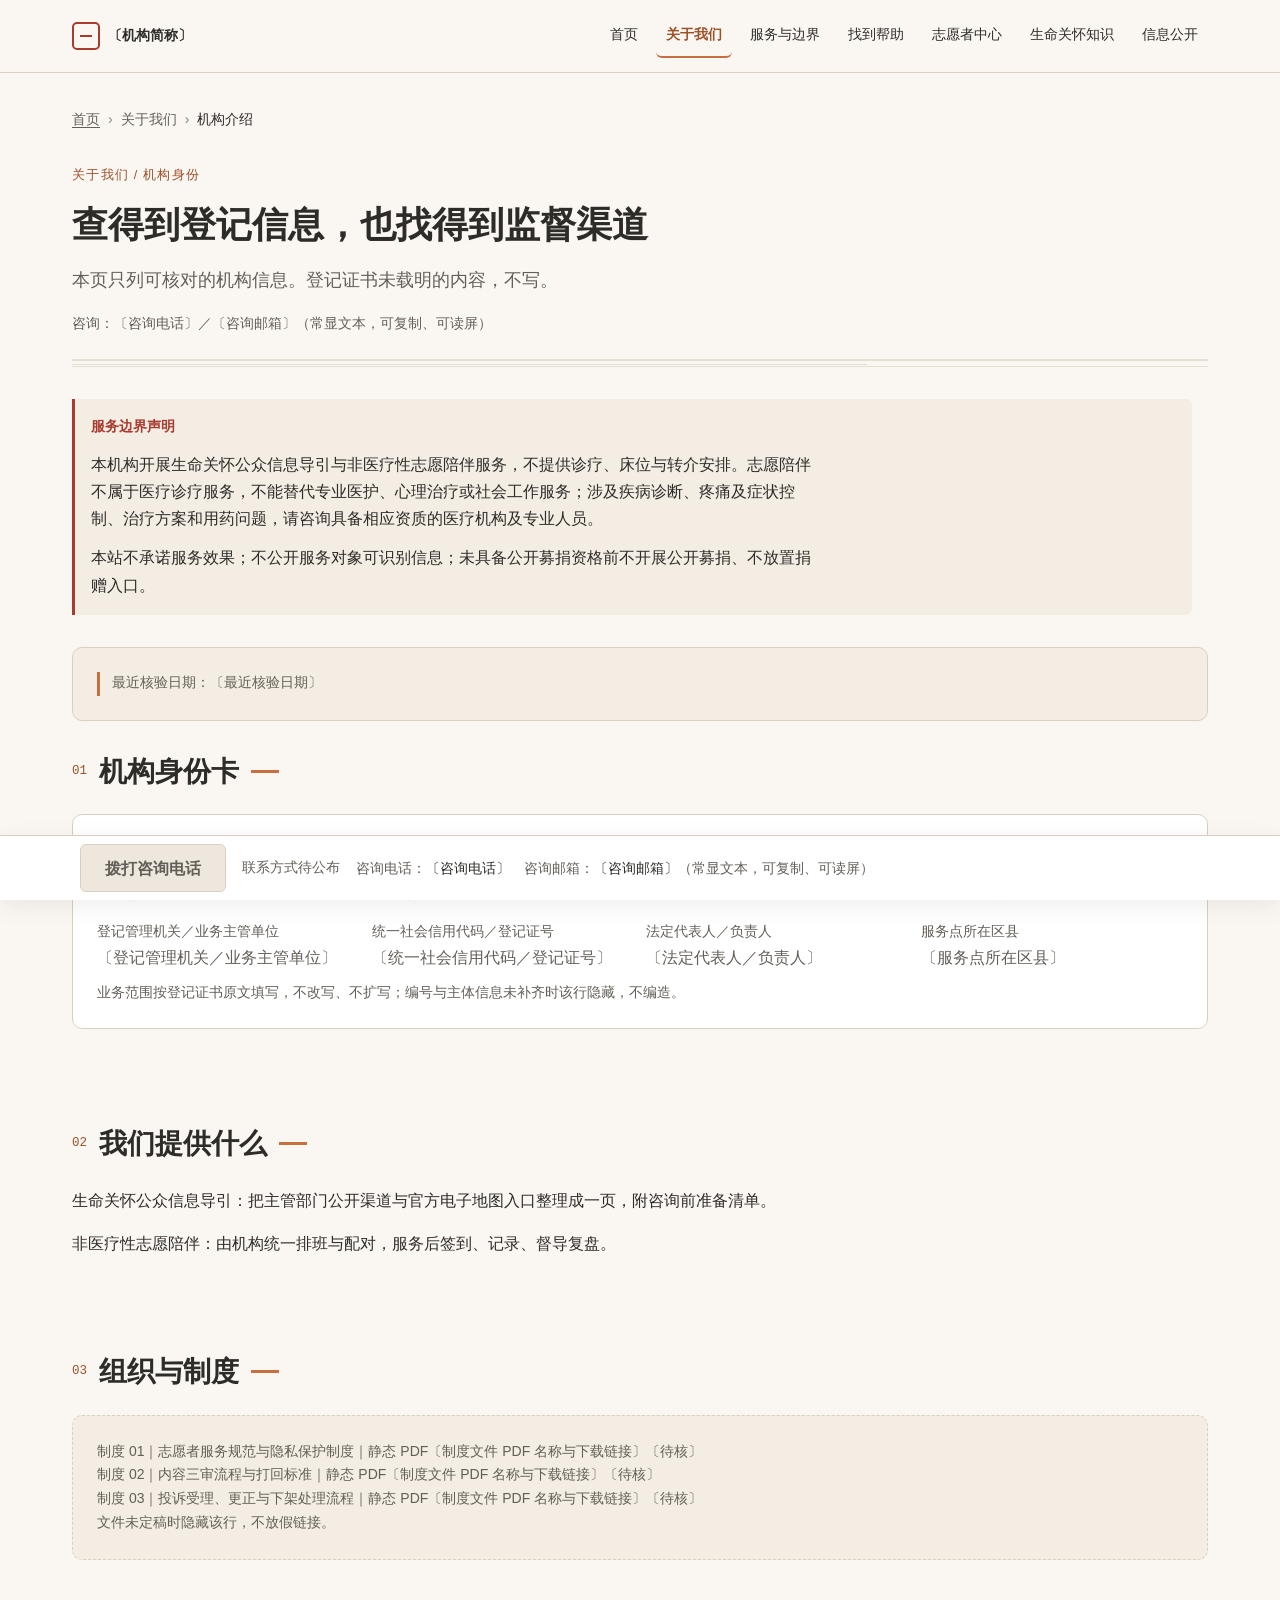
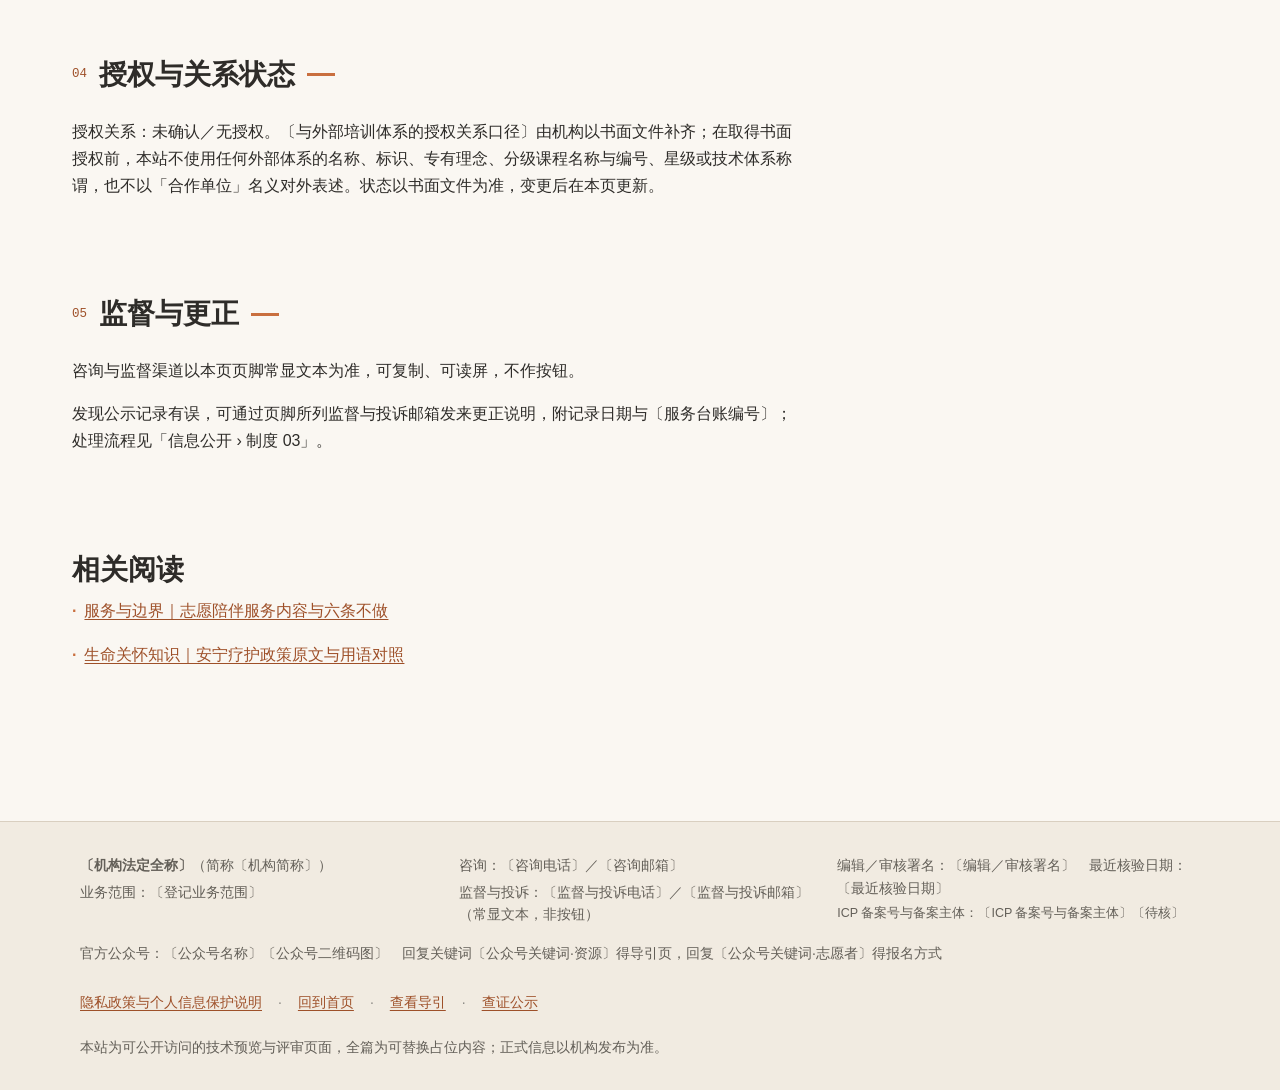
==== about/index.html @ 1e719093 "chore: publish full static preview site (placeholder content, technical review only)" ====
<!DOCTYPE html>
<html lang="zh-CN">
<head>
<meta charset="utf-8">
<meta name="viewport" content="width=device-width, initial-scale=1">
<title>关于我们｜重庆生命关怀机构身份与业务范围</title>
<meta name="description" content="核验一家重庆生命关怀机构，从这一页开始：登记类型、业务范围、服务区域、组织与制度逐项列明，并附监督与投诉渠道。所有字段以登记证书与台账为准，未核验的内容留白不填。">
<meta property="og:type" content="website">
<meta property="og:title" content="关于我们｜重庆生命关怀机构身份与业务范围">
<meta property="og:description" content="核验一家重庆生命关怀机构，从这一页开始：登记类型、业务范围、服务区域、组织与制度逐项列明，并附监督与投诉渠道。所有字段以登记证书与台账为准，未核验的内容留白不填。">
<link rel="icon" type="image/svg+xml" href="../assets/favicon.svg">
<link rel="stylesheet" href="../assets/styles.css">
<script src="../assets/script.js" defer></script>
</head>
<body id="top">
<a class="skip-link" href="#main">跳到主要内容</a>

<header class="site-header">
  <div class="wrap header-inner">
    <a class="brand" href="../index.html"><span class="brand-mark" aria-hidden="true"></span><span class="brand-name">〔机构简称〕</span></a>
    <nav class="nav-desktop" aria-label="主导航">
      <ul>
        <li><a href="../index.html">首页</a></li>
        <li><a href="../about/index.html" aria-current="page">关于我们</a></li>
        <li><a href="../services/index.html">服务与边界</a></li>
        <li><a href="../help/index.html">找到帮助</a></li>
        <li><a href="../volunteer/index.html">志愿者中心</a></li>
        <li><a href="../knowledge/index.html">生命关怀知识</a></li>
        <li><a href="../disclosure/index.html">信息公开</a></li>
      </ul>
    </nav>
    <details class="nav-drawer">
      <summary aria-label="打开导航菜单"><span class="hamb" aria-hidden="true"><span></span></span><span>菜单</span></summary>
      <nav class="drawer-panel" aria-label="移动导航">
        <a href="../index.html">首页</a>
        <a href="../about/index.html" aria-current="page">关于我们</a>
        <a href="../services/index.html">服务与边界</a>
        <a href="../help/index.html">找到帮助</a>
        <a href="../volunteer/index.html">志愿者中心</a>
        <a href="../knowledge/index.html">生命关怀知识</a>
        <a href="../disclosure/index.html">信息公开</a>
      </nav>
    </details>
  </div>
</header>

<main id="main">
  <div class="wrap">
    <nav class="breadcrumb" aria-label="面包屑"><ol><li><a href="../index.html">首页</a></li><li>关于我们</li><li aria-current="page">机构介绍</li></ol></nav>

    <div class="page-head">
      <p class="eyebrow">关于我们 / 机构身份</p>
      <h1>查得到登记信息，也找得到监督渠道</h1>
      <p class="lead">本页只列可核对的机构信息。登记证书未载明的内容，不写。</p>
      <p class="contact-line">咨询：<span class="mono">〔咨询电话〕</span>／<span class="mono">〔咨询邮箱〕</span>（常显文本，可复制、可读屏）</p>
      <div class="rule-scene" aria-hidden="true" focusable="false"></div>
    </div>

    <aside class="r01" data-r01 aria-label="服务边界声明">
      <p class="r01-title">服务边界声明</p>
      <p>本机构开展生命关怀公众信息导引与非医疗性志愿陪伴服务，不提供诊疗、床位与转介安排。志愿陪伴不属于医疗诊疗服务，不能替代专业医护、心理治疗或社会工作服务；涉及疾病诊断、疼痛及症状控制、治疗方案和用药问题，请咨询具备相应资质的医疗机构及专业人员。</p>
      <p>本站不承诺服务效果；不公开服务对象可识别信息；未具备公开募捐资格前不开展公开募捐、不放置捐赠入口。</p>
    </aside>

    <section class="info-card" aria-label="可查证标记"><p class="verify">最近核验日期：<span class="mono">〔最近核验日期〕</span></p></section>

    <section class="section" aria-labelledby="h-identity">
      <div class="section-title"><span class="num">01</span><h2 id="h-identity">机构身份卡</h2><span class="bar" aria-hidden="true"></span></div>
      <div class="card">
        <div class="field-grid cols-4">
          <dl><dt>法定全称</dt><dd class="ph">〔机构法定全称〕</dd></dl>
          <dl><dt>简称</dt><dd class="ph">〔机构简称〕</dd></dl>
          <dl><dt>登记类型</dt><dd class="ph">〔登记类型〕</dd></dl>
          <dl><dt>登记业务范围</dt><dd class="ph">〔登记业务范围〕</dd></dl>
          <dl><dt>登记管理机关／业务主管单位</dt><dd class="ph">〔登记管理机关／业务主管单位〕</dd></dl>
          <dl><dt>统一社会信用代码／登记证号</dt><dd class="ph">〔统一社会信用代码／登记证号〕</dd></dl>
          <dl><dt>法定代表人／负责人</dt><dd class="ph">〔法定代表人／负责人〕</dd></dl>
          <dl><dt>服务点所在区县</dt><dd class="ph">〔服务点所在区县〕</dd></dl>
        </div>
        <p class="contact-line">业务范围按登记证书原文填写，不改写、不扩写；编号与主体信息未补齐时该行隐藏，不编造。</p>
      </div>
    </section>

    <section class="section prose" aria-labelledby="h-provide">
      <div class="section-title"><span class="num">02</span><h2 id="h-provide">我们提供什么</h2><span class="bar" aria-hidden="true"></span></div>
      <p>生命关怀公众信息导引：把主管部门公开渠道与官方电子地图入口整理成一页，附咨询前准备清单。</p>
      <p>非医疗性志愿陪伴：由机构统一排班与配对，服务后签到、记录、督导复盘。</p>
    </section>

    <section class="section" aria-labelledby="h-system">
      <div class="section-title"><span class="num">03</span><h2 id="h-system">组织与制度</h2><span class="bar" aria-hidden="true"></span></div>
      <div class="empty">
        <p>制度 01｜志愿者服务规范与隐私保护制度｜静态 PDF〔制度文件 PDF 名称与下载链接〕〔待核〕</p>
        <p>制度 02｜内容三审流程与打回标准｜静态 PDF〔制度文件 PDF 名称与下载链接〕〔待核〕</p>
        <p>制度 03｜投诉受理、更正与下架处理流程｜静态 PDF〔制度文件 PDF 名称与下载链接〕〔待核〕</p>
        <p>文件未定稿时隐藏该行，不放假链接。</p>
      </div>
    </section>

    <section class="section prose" aria-labelledby="h-auth">
      <div class="section-title"><span class="num">04</span><h2 id="h-auth">授权与关系状态</h2><span class="bar" aria-hidden="true"></span></div>
      <p>授权关系：未确认／无授权。〔与外部培训体系的授权关系口径〕由机构以书面文件补齐；在取得书面授权前，本站不使用任何外部体系的名称、标识、专有理念、分级课程名称与编号、星级或技术体系称谓，也不以「合作单位」名义对外表述。状态以书面文件为准，变更后在本页更新。</p>
    </section>

    <section class="section prose" aria-labelledby="h-supervise">
      <div class="section-title"><span class="num">05</span><h2 id="h-supervise">监督与更正</h2><span class="bar" aria-hidden="true"></span></div>
      <p>咨询与监督渠道以本页页脚常显文本为准，可复制、可读屏，不作按钮。</p>
      <p>发现公示记录有误，可通过页脚所列监督与投诉邮箱发来更正说明，附记录日期与〔服务台账编号〕；处理流程见「信息公开 › 制度 03」。</p>
    </section>

    <section class="related" aria-labelledby="h-related">
      <h2 id="h-related">相关阅读</h2>
      <ul>
        <li><a class="textlink" href="../services/index.html">服务与边界｜志愿陪伴服务内容与六条不做</a></li>
        <li><a class="textlink" href="../knowledge/index.html">生命关怀知识｜安宁疗护政策原文与用语对照</a></li>
      </ul>
    </section>
  </div>

  <div class="cta-dock" data-cta-dock>
    <div class="cta-dock-inner">
      <a class="btn btn-primary" data-main-cta="c1" href="tel:〔咨询电话〕">拨打咨询电话</a>
      <span class="cta-reason" data-cta-reason hidden>联系方式待公布</span>
      <p class="cta-contact">咨询电话：<span class="mono">〔咨询电话〕</span>　咨询邮箱：<span class="mono">〔咨询邮箱〕</span>（常显文本，可复制、可读屏）</p>
    </div>
  </div>
</main>

<footer class="site-footer">
  <div class="footer-inner">
    <div class="footer-grid">
      <div>
        <p><strong>〔机构法定全称〕</strong>（简称〔机构简称〕）</p>
        <p>业务范围：〔登记业务范围〕</p>
      </div>
      <div>
        <p>咨询：〔咨询电话〕／〔咨询邮箱〕</p>
        <p>监督与投诉：〔监督与投诉电话〕／〔监督与投诉邮箱〕（常显文本，非按钮）</p>
      </div>
      <div>
        <p>编辑／审核署名：〔编辑／审核署名〕　最近核验日期：〔最近核验日期〕</p>
        <p class="footer-filing">ICP 备案号与备案主体：〔ICP 备案号与备案主体〕〔待核〕</p>
      </div>
    </div>
    <p class="footer-wechat">官方公众号：〔公众号名称〕〔公众号二维码图〕　回复关键词〔公众号关键词·资源〕得导引页，回复〔公众号关键词·志愿者〕得报名方式</p>
    <nav class="footer-links" aria-label="页脚导航">
      <a href="../privacy/index.html">隐私政策与个人信息保护说明</a><span class="sep">·</span>
      <a href="../index.html">回到首页</a><span class="sep">·</span>
      <a href="../help/index.html">查看导引</a><span class="sep">·</span>
      <a href="../disclosure/index.html">查证公示</a>
    </nav>
    <p class="footer-preview">本站为可公开访问的技术预览与评审页面，全篇为可替换占位内容；正式信息以机构发布为准。</p>
  </div>
</footer>

<a class="to-top" href="#top" data-to-top aria-label="返回页面顶部" hidden>↑</a>
</body>
</html>
---- assets/styles.css ----
/* ==========================================================================
   重庆本地生命关怀志愿陪伴机构 · 技术预览／评审站
   assets/styles.css — 全站唯一样式表
   纯 CSS，无外部字体、无 CDN、无框架。所有资源相对路径。
   设计令牌（G2 已批准）：见 :root。
   ========================================================================== */

/* ---------- 1. 设计令牌 ---------- */
:root{
  /* 颜色 */
  --bg:#FAF7F2;            /* 暖米白页面底 */
  --paper:#FFFFFF;         /* 卡片 */
  --card:#F3EDE4;          /* 声明带／标识条 */
  --footer-bg:#F1EBE1;     /* 页脚底 */
  --zebra:#FCFAF7;         /* 表格隔行 */
  --accent:#C96F3F;        /* 山城暖橙：装饰细线／下划线／图形 */
  --accent-strong:#9E5029; /* 主按钮实底／正文级链接（WCAG AA 深阶） */
  --accent-hover:#8A4523;
  --accent-active:#7A3A1B;
  --mark:#A83A2E;          /* 沉稳红：几何标识／声明带左边框，面积 ≤5% */
  --ink:#2E2C29;           /* 正文 */
  --muted-ink:#635F58;     /* 正文级次要文字 */
  --muted:#8C8A85;         /* 装饰描边／禁用控件文字，禁止用于正文 */
  --line:#D9CFC0;          /* 结构分隔线主值 */
  --line-soft:#E6DFD4;     /* 浅装饰细线 */
  --focus:#185FA5;         /* 焦点环 */
  --white:#FFFFFF;
  --link:#185FA5;          /* 官方原文外链文字（纯文本呈现，不做可点击外链） */
  --ok:#1F6B46;   --ok-bg:#E8F2EC;
  --warn:#854F0B; --warn-bg:#FAF0DC;
  --danger-bg:#FCEDEC; --info-bg:#EAF1F8;
  --off-bg:#EDE7DE;        /* 禁用／关闭态底 */
  --scene-1:#F6EADB; --scene-2:#E8D7C4;

  /* 字族（仅系统字体栈） */
  --font-sans:-apple-system,BlinkMacSystemFont,"PingFang SC","Hiragino Sans GB","Microsoft YaHei","微软雅黑","Segoe UI",Roboto,sans-serif;
  --font-serif:"Songti SC","STSong","SimSun","Noto Serif CJK SC","Source Han Serif SC",serif;
  --font-mono:"SFMono-Regular",Consolas,"Liberation Mono",Menlo,"Courier New",monospace;

  /* 字号（移动优先） */
  --fs-h1-hero:1.875rem; --fs-h1:1.75rem; --fs-h2:1.375rem; --fs-h3:1.125rem;
  --fs-h4:1rem; --fs-lead:1.0625rem; --fs-body:1rem; --fs-caption:0.875rem; --fs-tiny:0.78125rem;
  --lh-body:1.70; --lh-caption:1.60; --lh-title:1.30;
  --fw-regular:400; --fw-medium:500; --fw-semibold:600;

  /* 间距与尺寸 */
  --sp-1:4px; --sp-2:8px; --sp-3:12px; --sp-4:16px; --sp-6:24px;
  --sp-8:32px; --sp-12:48px; --sp-16:64px; --sp-24:96px;
  --w-text:720px; --w-content:1120px; --w-wrap:1200px;
  --pad:16px; --card-pad:16px; --section-gap:48px;
  --gutter:12px;
  --r-sm:4px; --r-md:6px; --r-lg:10px; --r-statement:0 6px 6px 0;
  --shadow-1:0 2px 10px rgba(46,44,41,.06);
  --shadow-2:0 6px 24px rgba(46,44,41,.08);
  --tap-min:44px; --cta-h:48px;
  --dur-fast:120ms; --dur:180ms; --dur-slow:240ms; --ease:cubic-bezier(0.2,0.7,0.3,1);
}

@media (min-width:768px){
  :root{ --pad:24px; --card-pad:20px; --section-gap:64px; --gutter:16px;
    --fs-h1-hero:2.25rem; --fs-h1:2rem; --fs-h2:1.5rem; }
}
@media (min-width:1024px){
  :root{ --pad:32px; --card-pad:24px; --section-gap:96px; --gutter:24px;
    --fs-h1-hero:2.75rem; --fs-h1:2.25rem; --fs-h2:1.75rem; --fs-h3:1.3125rem;
    --fs-h4:1.0625rem; --fs-lead:1.125rem; }
}

/* ---------- 2. 基础重置 ---------- */
*,*::before,*::after{ box-sizing:border-box; }
html{ -webkit-text-size-adjust:100%; scroll-behavior:smooth; }
body{
  margin:0; background:var(--bg); color:var(--ink);
  font-family:var(--font-sans); font-size:var(--fs-body); line-height:var(--lh-body);
  font-weight:var(--fw-regular);
}
img,svg{ max-width:100%; }
a{ color:var(--accent-strong); }
p,ul,ol,dl,dd,dt,figure,table{ margin:0; }
ul,ol{ padding-left:1.25em; }
h1,h2,h3,h4{ margin:0; font-weight:var(--fw-semibold); }
h1,h2{ font-family:var(--font-serif); }
h1{ font-size:var(--fs-h1); line-height:var(--lh-title); }
h1.hero{ font-size:var(--fs-h1-hero); line-height:1.28; letter-spacing:-0.015em; }
h2{ font-size:var(--fs-h2); line-height:1.35; }
h3{ font-size:var(--fs-h3); line-height:1.40; }
h4{ font-size:var(--fs-h4); line-height:1.50; }
.mono{ font-family:var(--font-mono); }
.muted{ color:var(--muted-ink); }
.mt-3{ margin-top:var(--sp-3); }
.mt-6{ margin-top:var(--sp-6); }

/* 焦点可见（全局，禁止 outline:none） */
:focus-visible{ outline:2px solid var(--focus); outline-offset:2px; }
a:focus-visible,summary:focus-visible,button:focus-visible{ outline:2px solid var(--focus); outline-offset:2px; }

/* 跳转链接 */
.skip-link{
  position:absolute; left:-9999px; top:0; z-index:200;
  background:var(--paper); color:var(--ink); padding:12px 16px;
  border:2px solid var(--focus); border-radius:var(--r-md);
  font-size:var(--fs-caption); text-decoration:none;
}
.skip-link:focus{ left:16px; top:16px; }

/* 容器 */
.wrap{ width:100%; max-width:var(--w-wrap); margin-inline:auto; padding-inline:var(--pad); }
.narrow{ max-width:var(--w-text); }
.content{ max-width:var(--w-content); }

/* ---------- 4. 顶栏与导航 ---------- */
.site-header{ background:var(--bg); border-bottom:1px solid var(--line); }
.header-inner{
  display:flex; align-items:center; justify-content:space-between; gap:var(--sp-4);
  min-height:56px;
}
.brand{ display:inline-flex; align-items:center; gap:var(--sp-2); text-decoration:none; color:var(--ink); min-height:var(--tap-min); }
.brand-mark{
  width:28px; height:28px; border:2px solid var(--mark); border-radius:5px;
  display:inline-flex; align-items:center; justify-content:center; flex:0 0 auto;
}
.brand-mark::after{ content:""; width:12px; height:2px; background:var(--mark); display:block; }
.brand-name{ font-size:var(--fs-caption); font-weight:var(--fw-semibold); }

/* 桌面七项导航 */
.nav-desktop{ display:none; }
.nav-desktop ul{ list-style:none; margin:0; padding:0; display:flex; gap:var(--sp-2); }
.nav-desktop a{
  display:inline-flex; align-items:center; min-height:var(--tap-min); padding:8px 10px;
  color:var(--ink); text-decoration:none; font-size:var(--fs-caption); font-weight:var(--fw-medium);
  border-bottom:2px solid transparent; border-radius:var(--r-md);
}
.nav-desktop a:hover{ background:var(--card); color:var(--accent-strong); }
.nav-desktop a[aria-current="page"]{ color:var(--accent-strong); font-weight:var(--fw-semibold); border-bottom-color:var(--accent); }

/* 移动抽屉（原生 details，无 JS 依赖） */
.nav-drawer{ position:relative; }
.nav-drawer > summary{
  list-style:none; display:inline-flex; align-items:center; gap:var(--sp-2);
  min-width:var(--tap-min); min-height:var(--tap-min); padding:0 var(--sp-2);
  cursor:pointer; font-size:var(--fs-caption); color:var(--ink);
}
.nav-drawer > summary::-webkit-details-marker{ display:none; }
.nav-drawer > summary .hamb{ width:20px; height:14px; position:relative; flex:0 0 auto; }
.nav-drawer > summary .hamb::before,
.nav-drawer > summary .hamb::after,
.nav-drawer > summary .hamb span{
  content:""; position:absolute; left:0; width:20px; height:2px; background:var(--ink);
  transition:transform var(--dur) var(--ease), top var(--dur) var(--ease);
}
.nav-drawer > summary .hamb::before{ top:0; }
.nav-drawer > summary .hamb span{ top:6px; }
.nav-drawer > summary .hamb::after{ top:12px; }
.drawer-panel{
  position:absolute; right:0; left:0; top:100%; z-index:50;
  background:var(--paper); border:1px solid var(--line); border-radius:0 0 var(--r-lg) var(--r-lg);
  box-shadow:var(--shadow-2); padding:var(--sp-2);
}
.drawer-panel a{
  display:flex; align-items:center; min-height:var(--tap-min); padding:var(--sp-2) var(--sp-3);
  color:var(--ink); text-decoration:none; font-size:var(--fs-body);
  border-bottom:1px solid var(--line-soft); border-radius:var(--r-md);
}
.drawer-panel a:last-child{ border-bottom:0; }
.drawer-panel a:hover{ background:var(--card); color:var(--accent-strong); }
.drawer-panel a[aria-current="page"]{ color:var(--accent-strong); font-weight:var(--fw-semibold); }
@media (min-width:1024px){
  .nav-desktop{ display:block; }
  .nav-drawer{ display:none; }
  .header-inner{ min-height:72px; }
}

/* ---------- 5. 面包屑 ---------- */
.breadcrumb{ margin-top:var(--sp-6); margin-bottom:var(--sp-6); }
.breadcrumb ol{ list-style:none; margin:0; padding:0; display:flex; flex-wrap:wrap; align-items:center; }
.breadcrumb li{ display:inline-flex; align-items:center; min-height:var(--tap-min); font-size:var(--fs-caption); line-height:var(--lh-caption); color:var(--muted-ink); }
.breadcrumb li + li::before{ content:"›"; margin:0 var(--sp-2); color:var(--muted); }
.breadcrumb a{ color:var(--muted-ink); text-decoration:underline; text-underline-offset:3px; }
.breadcrumb a:hover{ color:var(--accent-strong); }
.breadcrumb [aria-current="page"]{ color:var(--ink); text-decoration:none; }

/* ---------- 6. 标题区（眉标 / H1 / lead） ---------- */
.page-head{ margin-bottom:var(--sp-6); }
.eyebrow{
  font-size:var(--fs-tiny); letter-spacing:0.1em; color:var(--accent-strong);
  font-weight:var(--fw-medium); margin-bottom:var(--sp-4);
}
.lead{ font-size:var(--fs-lead); line-height:var(--lh-body); color:var(--muted-ink); margin-top:var(--sp-4); max-width:var(--w-text); }
.contact-line{
  margin-top:var(--sp-4); font-size:var(--fs-caption); line-height:var(--lh-caption);
  color:var(--muted-ink);
}

/* Hero（首页） */
.hero{
  display:grid; grid-template-columns:1fr; gap:var(--sp-8);
  padding-block:var(--sp-12) var(--sp-8); align-items:center;
}
.hero-text{ max-width:560px; }
.hero-scene{
  display:none; aspect-ratio:3/2; border-radius:var(--r-lg);
  background:linear-gradient(155deg, var(--scene-1) 0%, #EFE0CE 55%, var(--scene-2) 100%);
  border:1px solid var(--line-soft); position:relative; overflow:hidden;
}
.hero-scene .win{
  position:absolute; left:18%; top:16%; width:38%; height:46%;
  border:2px solid rgba(169,124,86,.45); border-radius:2px;
}
.hero-scene .win::before{ content:""; position:absolute; left:50%; top:0; bottom:0; width:2px; background:rgba(169,124,86,.35); }
.hero-scene .win::after{ content:""; position:absolute; top:50%; left:0; right:0; height:2px; background:rgba(169,124,86,.35); }
.hero-scene .step{ position:absolute; right:8%; height:2px; background:rgba(169,124,86,.28); }
.hero-scene .step.s1{ bottom:30%; width:34%; }
.hero-scene .step.s2{ bottom:22%; width:44%; }
.hero-scene .step.s3{ bottom:14%; width:54%; }
.hero-scene .step.s4{ bottom:6%;  width:64%; }
@media (min-width:1024px){
  .hero{ grid-template-columns:7fr 5fr; padding-block:var(--sp-24) var(--sp-16); gap:var(--gutter); }
  .hero-scene{ display:block; }
}
/* 记录本线框（内页几何装饰，纯 CSS） */
.rule-scene{ height:8px; margin-top:var(--sp-6); border-top:2px solid var(--line-soft); border-bottom:1px solid var(--line-soft); position:relative; }
.rule-scene::before{ content:""; position:absolute; left:0; right:30%; top:3px; height:1px; background:var(--line-soft); }

/* ---------- 7. 信息卡 ---------- */
.info-card{
  background:var(--card); border:1px solid var(--line); border-radius:var(--r-lg);
  padding:var(--card-pad); margin-bottom:var(--sp-8);
}
.info-card .verify{ font-family:var(--font-mono); font-size:var(--fs-caption); color:var(--muted-ink); border-left:3px solid var(--accent); padding-left:var(--sp-3); }
.info-card .preview-note{ margin-top:var(--sp-2); font-size:var(--fs-caption); line-height:var(--lh-caption); color:var(--muted-ink); }
.field-grid{ display:grid; grid-template-columns:1fr; gap:var(--sp-3); margin-top:var(--sp-4); }
.field-grid dl{ margin:0; }
.field-grid dt{ font-size:var(--fs-caption); color:var(--muted-ink); }
.field-grid dd{ font-size:var(--fs-body); color:var(--ink); margin-top:2px; }
.field-grid dd.ph{ font-family:var(--font-mono); color:var(--muted-ink); }
@media (min-width:768px){ .field-grid{ grid-template-columns:repeat(2,1fr); } }
@media (min-width:1024px){ .field-grid.cols-4{ grid-template-columns:repeat(4,1fr); } }

/* ---------- 8. 分节与卡片 ---------- */
.section{ margin-bottom:var(--section-gap); }
.section-title{ display:flex; align-items:center; gap:var(--sp-3); margin-bottom:var(--sp-6); }
.section-title .num{ font-family:var(--font-mono); font-size:var(--fs-tiny); color:var(--accent-strong); }
.section-title .bar{ width:28px; height:3px; background:var(--accent); flex:0 0 auto; }
.prose p{ margin-bottom:var(--sp-4); max-width:var(--w-text); }
.prose ul,.prose ol{ max-width:var(--w-text); margin-bottom:var(--sp-4); }
.prose li{ margin-bottom:var(--sp-2); }

.card-grid{ display:grid; grid-template-columns:1fr; gap:var(--sp-4); }
@media (min-width:768px){ .card-grid.cols-3{ grid-template-columns:repeat(2,1fr); } }
@media (min-width:1024px){ .card-grid.cols-3{ grid-template-columns:repeat(3,1fr); } }
.card{
  background:var(--paper); border:1px solid var(--line); border-radius:var(--r-lg);
  padding:var(--card-pad); transition:box-shadow var(--dur) var(--ease), transform var(--dur) var(--ease), border-color var(--dur) var(--ease);
}
.card:hover{ border-color:var(--accent); box-shadow:var(--shadow-1); transform:translateY(-2px); }
.card .card-num{ font-family:var(--font-mono); font-size:var(--fs-tiny); color:var(--accent-strong); }
.card h3,.card h4{ margin-top:var(--sp-2); }
.card p{ font-size:var(--fs-caption); line-height:var(--lh-caption); color:var(--muted-ink); margin-top:var(--sp-2); }
.card .icon{
  width:40px; height:40px; border:1.5px solid var(--muted); border-radius:var(--r-sm);
  display:inline-flex; align-items:center; justify-content:center; color:var(--accent);
}
.card .icon svg{ width:24px; height:24px; }
.textlink{ color:var(--accent-strong); text-decoration:underline; text-underline-offset:3px; }
.textlink:hover{ color:var(--mark); text-decoration-thickness:2px; }
.card .textlink{ display:inline-block; margin-top:var(--sp-3); min-height:var(--tap-min); line-height:var(--tap-min); }

/* 六条不做清单 */
.no-list{ background:var(--paper); border:1px solid var(--line); border-radius:var(--r-lg); overflow:visible; }
.no-list .row{
  display:flex; align-items:center; gap:var(--sp-3); min-height:var(--tap-min);
  padding:var(--sp-3) var(--sp-4); border-bottom:1px solid var(--line);
}
.no-list .row:last-child{ border-bottom:0; }
.no-list .row:hover{ background:var(--zebra); }
.no-list .row .n{ font-family:var(--font-mono); font-size:var(--fs-tiny); color:var(--accent-strong); flex:0 0 auto; }
.no-list .row .txt{ flex:1 1 auto; }
.no-list .row .tag{
  flex:0 0 auto; font-size:var(--fs-tiny); background:var(--card); color:var(--muted-ink);
  border-radius:var(--r-sm); padding:2px var(--sp-2);
}

/* 状态标签（换文字色 + 标签 + 置底，不用 opacity） */
.tag-pill{ display:inline-block; font-family:var(--font-mono); font-size:var(--fs-tiny); border-radius:var(--r-sm); padding:2px var(--sp-2); }
.tag-warn{ background:var(--warn-bg); color:var(--warn); }
.tag-off{ background:var(--off-bg); color:var(--muted-ink); }
.tag-ok{ background:var(--ok-bg); color:var(--ok); }
.state-pending{ color:var(--muted-ink); }   /* 待核态：换文字色，不降透明度 */

/* 空态 / 关闭态 */
.empty{
  background:var(--card); border:1px dashed var(--line); border-radius:var(--r-lg);
  padding:var(--card-pad); font-size:var(--fs-caption); color:var(--muted-ink);
}
.off-state{
  display:inline-flex; align-items:center; min-height:var(--tap-min);
  background:var(--off-bg); color:var(--muted-ink); border:1px solid var(--line);
  border-radius:var(--r-md); padding:var(--sp-2) var(--sp-3); font-size:var(--fs-caption);
  cursor:not-allowed; pointer-events:none;
}
.off-reason{ font-size:var(--fs-caption); color:var(--muted-ink); margin-top:var(--sp-2); }
.stale{ background:var(--off-bg); color:var(--muted-ink); border-left:3px solid var(--muted); } /* 过期/待核：换文字色 + 置底 */

/* ---------- 9. 表格 ---------- */
.table-wrap{ overflow-x:auto; }
table{ width:100%; border-collapse:collapse; background:var(--paper); font-size:var(--fs-caption); }
caption{ text-align:left; font-size:var(--fs-caption); color:var(--muted-ink); padding-bottom:var(--sp-2); }
th,td{ padding:var(--sp-3) var(--sp-2); border:1px solid var(--line); text-align:left; vertical-align:top; min-height:var(--tap-min); }
th{ background:var(--card); font-weight:var(--fw-semibold); color:var(--ink); }
tbody tr:nth-child(even){ background:var(--zebra); }
td.ph{ font-family:var(--font-mono); color:var(--muted-ink); }
@media (max-width:767px){
  table.responsive thead{ display:none; }
  table.responsive,table.responsive tbody,table.responsive tr,table.responsive td{ display:block; width:100%; }
  table.responsive tr{ border:1px solid var(--line); border-radius:var(--r-lg); margin-bottom:var(--sp-3); padding:var(--sp-2); }
  table.responsive td{ border:0; border-bottom:1px solid var(--line-soft); padding:var(--sp-2); }
  table.responsive td:last-child{ border-bottom:0; }
  table.responsive td::before{ content:attr(data-label); display:block; font-size:var(--fs-tiny); color:var(--muted-ink); }
}

/* ---------- 10. R-01 边界声明带（八页逐字复用） ---------- */
.r01{
  background:var(--card); border-left:3px solid var(--mark); border-radius:var(--r-statement);
  padding:var(--sp-4) var(--sp-4); margin-block:var(--sp-8); max-width:var(--w-content);
  transition:none;
}
.r01 .r01-title{ font-size:var(--fs-caption); font-weight:var(--fw-semibold); color:var(--mark); margin-bottom:var(--sp-2); }
.r01 p{ font-size:var(--fs-lead); line-height:var(--lh-body); color:var(--ink); max-width:var(--w-text); }
.r01 p + p{ margin-top:var(--sp-3); font-size:var(--fs-body); }
.r01:hover,.r01:focus-visible,.r01:active{ background:var(--card); border-left-color:var(--mark); box-shadow:none; transform:none; }

/* ---------- 11. 折叠 FAQ ---------- */
details.faq{
  background:var(--paper); border:1px solid var(--line); border-radius:var(--r-md);
  padding:var(--sp-3) var(--sp-4); margin-bottom:var(--sp-2); max-width:var(--w-text);
}
details.faq > summary{
  list-style:none; cursor:pointer; min-height:var(--tap-min); display:flex; align-items:center;
  justify-content:space-between; gap:var(--sp-3); font-size:var(--fs-body); font-weight:var(--fw-semibold); color:var(--ink);
}
details.faq > summary::-webkit-details-marker{ display:none; }
details.faq > summary::after{ content:"+"; font-family:var(--font-mono); color:var(--muted); font-size:1.2rem; }
details.faq[open] > summary{ color:var(--accent-strong); }
details.faq[open] > summary::after{ content:"−"; color:var(--accent-strong); }
details.faq .answer{ font-size:var(--fs-caption); line-height:var(--lh-caption); color:var(--muted-ink); padding-top:var(--sp-2); }

/* ---------- 12. 单一主 CTA + 移动吸底条（sticky，非 fixed） ---------- */
.cta-dock{
  position:sticky; bottom:0; z-index:40;
  background:var(--paper); border-top:1px solid var(--line); box-shadow:var(--shadow-2);
  padding:var(--sp-2) var(--pad);
  /* 置于 <main> 末尾、<footer> 之前，故 sticky 到 main 结束即落到页脚上方，不遮挡页脚 */
}
.cta-dock-inner{
  max-width:var(--w-content); margin-inline:auto; display:flex; flex-wrap:wrap;
  align-items:center; gap:var(--sp-3) var(--sp-4);
}
.btn{
  display:inline-flex; align-items:center; justify-content:center; gap:var(--sp-2);
  min-height:var(--cta-h); min-width:var(--tap-min); padding:0 var(--sp-6);
  border-radius:var(--r-md); font-family:var(--font-sans); font-size:var(--fs-body);
  font-weight:var(--fw-semibold); text-decoration:none; cursor:pointer;
  transition:background-color var(--dur) var(--ease), color var(--dur) var(--ease),
    border-color var(--dur) var(--ease), box-shadow var(--dur) var(--ease), transform var(--dur) var(--ease);
}
.btn-primary{ background:var(--accent-strong); color:var(--white); border:2px solid var(--accent-strong); }
.btn-primary:hover{ background:var(--accent-hover); border-color:var(--accent-hover); color:var(--white); transform:translateY(-2px); box-shadow:var(--shadow-1); }
.btn-primary:active{ background:var(--accent-active); border-color:var(--accent-active); transform:translateY(1px); }
.btn-primary.is-disabled{
  background:var(--off-bg); color:var(--muted-ink); border:1px solid var(--line);
  cursor:not-allowed; pointer-events:none; box-shadow:none; transform:none;
  text-decoration:none;
}
.btn-primary.is-disabled:hover,.btn-primary.is-disabled:active{ background:var(--off-bg); color:var(--muted-ink); border-color:var(--line); transform:none; box-shadow:none; }
.cta-reason{ font-size:var(--fs-caption); color:var(--muted-ink); }
.cta-contact{ font-size:var(--fs-caption); line-height:var(--lh-caption); color:var(--muted-ink); flex:1 1 240px; }
.cta-contact .mono{ color:var(--ink); }
@media (max-width:767px){
  .cta-dock .btn{ width:100%; padding:0 var(--sp-4); }
  .cta-contact{ flex:1 1 100%; }
}

/* C3 纯静态展示卡（志愿者中心，无链接／无请求／无表单） */
.cta-static{
  background:var(--card); border:1px solid var(--line); border-radius:var(--r-lg);
  padding:var(--card-pad); margin-bottom:var(--sp-6);
}
.cta-static .display-label{
  display:inline-flex; align-items:center; min-height:var(--cta-h);
  background:var(--accent-strong); color:var(--white); border-radius:var(--r-md);
  padding:0 var(--sp-6); font-size:var(--fs-body); font-weight:var(--fw-semibold);
}
.cta-static .kv{ margin-top:var(--sp-3); font-size:var(--fs-caption); color:var(--muted-ink); }
.cta-static .kv .mono{ color:var(--ink); }
.qr-slot{
  margin-top:var(--sp-4); display:flex; align-items:center; gap:var(--sp-3); flex-wrap:wrap;
}
.qr-box{
  width:120px; height:120px; border:1px dashed var(--line); border-radius:var(--r-sm);
  background:var(--paper); display:flex; align-items:center; justify-content:center;
  font-family:var(--font-mono); font-size:var(--fs-tiny); color:var(--muted-ink); text-align:center; padding:var(--sp-2);
}
.qr-img{ width:120px; height:120px; border:1px solid var(--line); border-radius:var(--r-sm); object-fit:contain; }
.qr-missing{ font-size:var(--fs-caption); color:var(--muted-ink); }
/* 吸底条内的 C3 静态展示保持紧凑 */
.cta-static--slim{ padding:var(--sp-3); margin-bottom:0; }
.cta-static--slim .display-label{ padding:0 var(--sp-4); }
.cta-static--slim .kv{ margin-top:var(--sp-2); }
.cta-static--slim .qr-slot{ margin-top:var(--sp-2); }
.cta-static--slim .qr-img{ width:52px; height:52px; }

/* ---------- 13. 相关阅读 ---------- */
.related{ margin-block:var(--sp-8); }
.related ul{ list-style:none; margin:0; padding:0; }
.related li{ min-height:var(--tap-min); display:flex; align-items:center; gap:var(--sp-2); padding:var(--sp-1) 0; }
.related li::before{ content:"·"; color:var(--accent); font-weight:var(--fw-semibold); }

/* ---------- 14. R-02 统一页脚（八页逐字一致） ---------- */
.site-footer{
  background:var(--footer-bg); border-top:1px solid var(--line);
  padding:var(--sp-8) var(--pad); margin-top:var(--sp-12);
  font-size:var(--fs-caption); line-height:var(--lh-caption); color:var(--muted-ink);
}
.footer-inner{ max-width:var(--w-content); margin-inline:auto; }
.footer-grid{ display:grid; grid-template-columns:1fr; gap:var(--sp-4); }
@media (min-width:768px){ .footer-grid{ grid-template-columns:repeat(2,1fr); } }
@media (min-width:1024px){ .footer-grid{ grid-template-columns:repeat(3,1fr); } }
.footer-grid p{ margin-bottom:var(--sp-1); }
.footer-wechat{ margin-top:var(--sp-3); }
.footer-links{ margin-top:var(--sp-4); display:flex; flex-wrap:wrap; gap:var(--sp-2) var(--sp-4); align-items:center; }
.footer-links a{ min-height:var(--tap-min); display:inline-flex; align-items:center; color:var(--accent-strong); text-decoration:underline; text-underline-offset:3px; }
.footer-links a:hover{ color:var(--mark); text-decoration-thickness:2px; }
.footer-links .sep{ color:var(--muted); }
.footer-filing{ font-size:var(--fs-tiny); }
.footer-preview{
  margin-top:var(--sp-3); font-size:var(--fs-caption); line-height:var(--lh-caption);
  color:var(--muted-ink); text-align:left;
}

/* ---------- 15. 回到顶部 ---------- */
.to-top{
  position:fixed; right:var(--sp-6); bottom:var(--sp-6); z-index:30;
  width:var(--tap-min); height:var(--tap-min); display:inline-flex; align-items:center; justify-content:center;
  background:var(--paper); border:1px solid var(--line); border-radius:var(--r-md);
  color:var(--accent-strong); text-decoration:none; font-size:1.1rem; box-shadow:var(--shadow-1);
}
.to-top:hover{ background:var(--card); border-color:var(--accent); }
.to-top[hidden]{ display:none; }
@media (max-width:1023px){ .to-top{ bottom:88px; } }

/* ---------- 16. 404 ---------- */
.notfound{ padding-block:var(--sp-24); text-align:left; }

/* ---------- 17. 打印样式 ---------- */
@media print{
  body{ background:var(--white); color:#000; }
  .nav-desktop,.nav-drawer,.cta-dock,.to-top,.skip-link,.hero-scene,.rule-scene{ display:none !important; }
  .site-footer{ border-top:1px solid #999; }
  a{ color:#000; text-decoration:underline; }
  .card,.info-card,.r01,.cta-static{ box-shadow:none !important; break-inside:avoid; }
  .wrap{ max-width:100%; padding:0; }
  h1,h2{ break-after:avoid; }
}

/* ---------- 18. 减少动效 ---------- */
@media (prefers-reduced-motion:reduce){
  *,*::before,*::after{
    animation-duration:.01ms !important; animation-iteration-count:1 !important;
    transition-duration:.01ms !important; scroll-behavior:auto !important;
  }
}
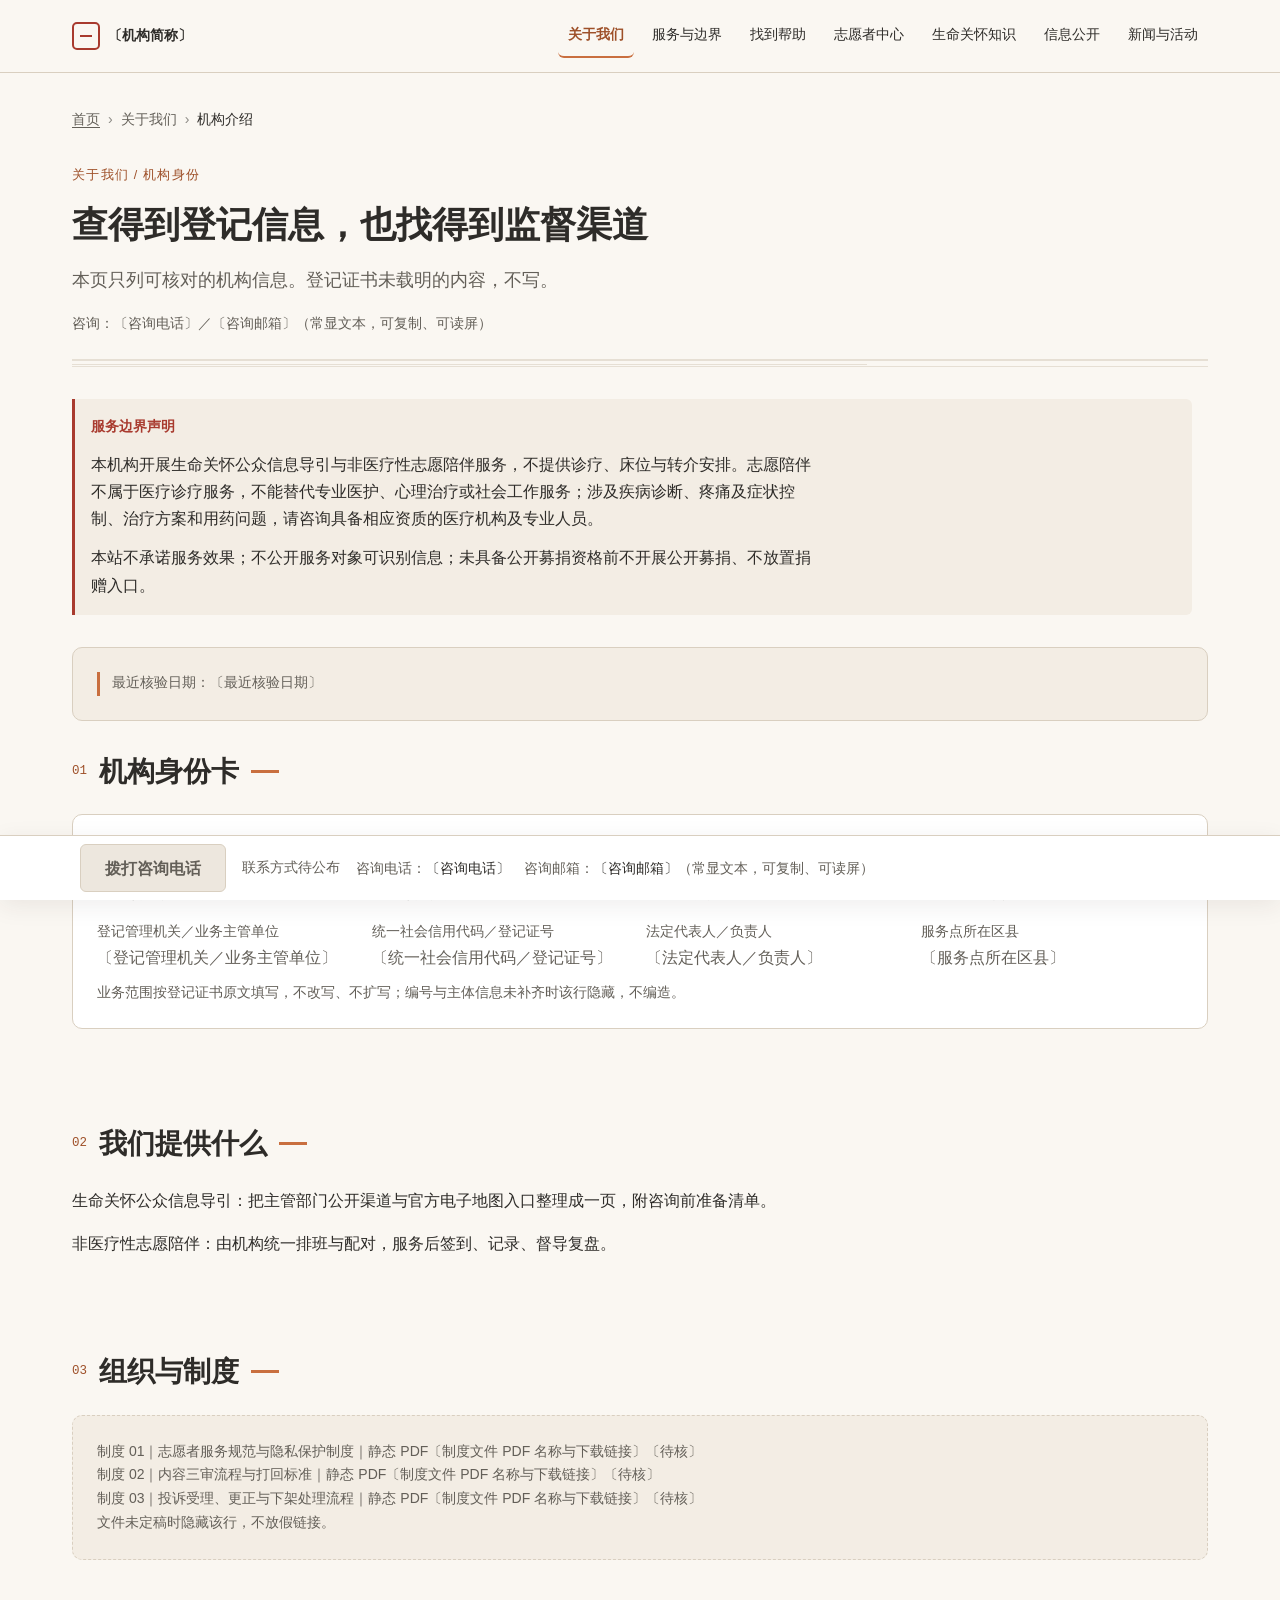
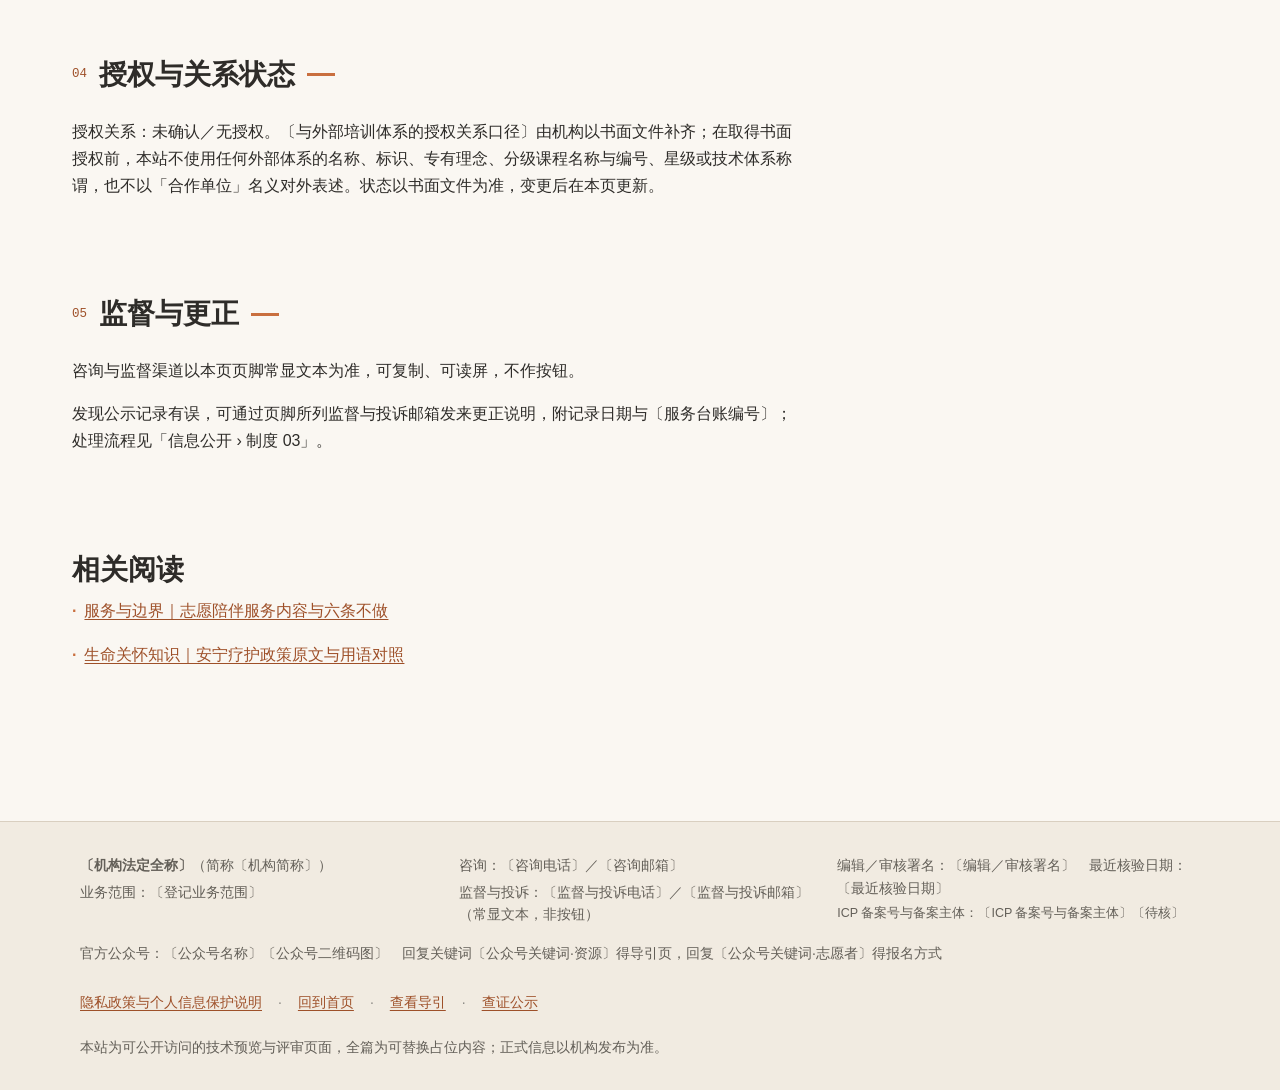
==== commit 71177ba7: "chore: publish full static preview site (placeholder content, technical review only)" ====
--- a/about/index.html
+++ b/about/index.html
@@ -3,6 +3,7 @@
 <head>
 <meta charset="utf-8">
 <meta name="viewport" content="width=device-width, initial-scale=1">
+<meta name="robots" content="noindex, nofollow">
 <title>关于我们｜重庆生命关怀机构身份与业务范围</title>
 <meta name="description" content="核验一家重庆生命关怀机构，从这一页开始：登记类型、业务范围、服务区域、组织与制度逐项列明，并附监督与投诉渠道。所有字段以登记证书与台账为准，未核验的内容留白不填。">
 <meta property="og:type" content="website">
@@ -20,25 +21,26 @@
     <a class="brand" href="../index.html"><span class="brand-mark" aria-hidden="true"></span><span class="brand-name">〔机构简称〕</span></a>
     <nav class="nav-desktop" aria-label="主导航">
       <ul>
-        <li><a href="../index.html">首页</a></li>
         <li><a href="../about/index.html" aria-current="page">关于我们</a></li>
         <li><a href="../services/index.html">服务与边界</a></li>
         <li><a href="../help/index.html">找到帮助</a></li>
         <li><a href="../volunteer/index.html">志愿者中心</a></li>
         <li><a href="../knowledge/index.html">生命关怀知识</a></li>
         <li><a href="../disclosure/index.html">信息公开</a></li>
+        <li><a href="../index.html#news">新闻与活动</a></li>
       </ul>
     </nav>
     <details class="nav-drawer">
       <summary aria-label="打开导航菜单"><span class="hamb" aria-hidden="true"><span></span></span><span>菜单</span></summary>
       <nav class="drawer-panel" aria-label="移动导航">
-        <a href="../index.html">首页</a>
         <a href="../about/index.html" aria-current="page">关于我们</a>
         <a href="../services/index.html">服务与边界</a>
         <a href="../help/index.html">找到帮助</a>
         <a href="../volunteer/index.html">志愿者中心</a>
         <a href="../knowledge/index.html">生命关怀知识</a>
         <a href="../disclosure/index.html">信息公开</a>
+        <a href="../index.html#news">新闻与活动</a>
+        <a class="drawer-legal" href="../privacy/index.html">隐私政策与个人信息保护说明</a>
       </nav>
     </details>
   </div>
@@ -119,8 +121,8 @@
 
   <div class="cta-dock" data-cta-dock>
     <div class="cta-dock-inner">
-      <a class="btn btn-primary" data-main-cta="c1" href="tel:〔咨询电话〕">拨打咨询电话</a>
-      <span class="cta-reason" data-cta-reason hidden>联系方式待公布</span>
+      <a class="btn btn-primary" data-main-cta="c1" href="tel:〔咨询电话〕" aria-disabled="true" tabindex="-1">拨打咨询电话</a>
+      <span class="cta-reason" data-cta-reason>联系方式待公布</span>
       <p class="cta-contact">咨询电话：<span class="mono">〔咨询电话〕</span>　咨询邮箱：<span class="mono">〔咨询邮箱〕</span>（常显文本，可复制、可读屏）</p>
     </div>
   </div>
--- a/assets/styles.css
+++ b/assets/styles.css
@@ -162,6 +162,11 @@
   border-bottom:1px solid var(--line-soft); border-radius:var(--r-md);
 }
 .drawer-panel a:last-child{ border-bottom:0; }
+/* 抽屉分隔线下的 L0 法务件（隐私政策），不计入七栏导航 */
+.drawer-panel a.drawer-legal{
+  border-top:1px solid var(--line); margin-top:var(--sp-2); padding-top:var(--sp-3);
+  font-size:var(--fs-caption); color:var(--muted-ink);
+}
 .drawer-panel a:hover{ background:var(--card); color:var(--accent-strong); }
 .drawer-panel a[aria-current="page"]{ color:var(--accent-strong); font-weight:var(--fw-semibold); }
 @media (min-width:1024px){
@@ -246,8 +251,11 @@
 .prose li{ margin-bottom:var(--sp-2); }
 
 .card-grid{ display:grid; grid-template-columns:1fr; gap:var(--sp-4); }
-@media (min-width:768px){ .card-grid.cols-3{ grid-template-columns:repeat(2,1fr); } }
-@media (min-width:1024px){ .card-grid.cols-3{ grid-template-columns:repeat(3,1fr); } }
+@media (min-width:768px){ .card-grid.cols-3,.card-grid.cols-4{ grid-template-columns:repeat(2,1fr); } }
+@media (min-width:1024px){
+  .card-grid.cols-3{ grid-template-columns:repeat(3,1fr); }
+  .card-grid.cols-4{ grid-template-columns:repeat(4,1fr); }
+}
 .card{
   background:var(--paper); border:1px solid var(--line); border-radius:var(--r-lg);
   padding:var(--card-pad); transition:box-shadow var(--dur) var(--ease), transform var(--dur) var(--ease), border-color var(--dur) var(--ease);
@@ -366,13 +374,20 @@
 .btn-primary{ background:var(--accent-strong); color:var(--white); border:2px solid var(--accent-strong); }
 .btn-primary:hover{ background:var(--accent-hover); border-color:var(--accent-hover); color:var(--white); transform:translateY(-2px); box-shadow:var(--shadow-1); }
 .btn-primary:active{ background:var(--accent-active); border-color:var(--accent-active); transform:translateY(1px); }
-.btn-primary.is-disabled{
+/* 占位 CTA 禁用态：由 href 中的全角占位符触发，禁用 JS 时同样成立（E-CTA-NOT-READY） */
+.btn-primary[href*="〔"],.btn-primary.is-disabled{
   background:var(--off-bg); color:var(--muted-ink); border:1px solid var(--line);
   cursor:not-allowed; pointer-events:none; box-shadow:none; transform:none;
   text-decoration:none;
 }
-.btn-primary.is-disabled:hover,.btn-primary.is-disabled:active{ background:var(--off-bg); color:var(--muted-ink); border-color:var(--line); transform:none; box-shadow:none; }
-.cta-reason{ font-size:var(--fs-caption); color:var(--muted-ink); }
+.btn-primary[href*="〔"]:hover,.btn-primary[href*="〔"]:active,
+.btn-primary.is-disabled:hover,.btn-primary.is-disabled:active{
+  background:var(--off-bg); color:var(--muted-ink); border-color:var(--line);
+  transform:none; box-shadow:none;
+}
+/* 原因说明：仅占位态显示；替换为真实值后自动隐藏，不依赖 JS */
+.cta-reason{ display:none; font-size:var(--fs-caption); color:var(--muted-ink); }
+.btn-primary[href*="〔"] + .cta-reason{ display:inline; }
 .cta-contact{ font-size:var(--fs-caption); line-height:var(--lh-caption); color:var(--muted-ink); flex:1 1 240px; }
 .cta-contact .mono{ color:var(--ink); }
 @media (max-width:767px){
